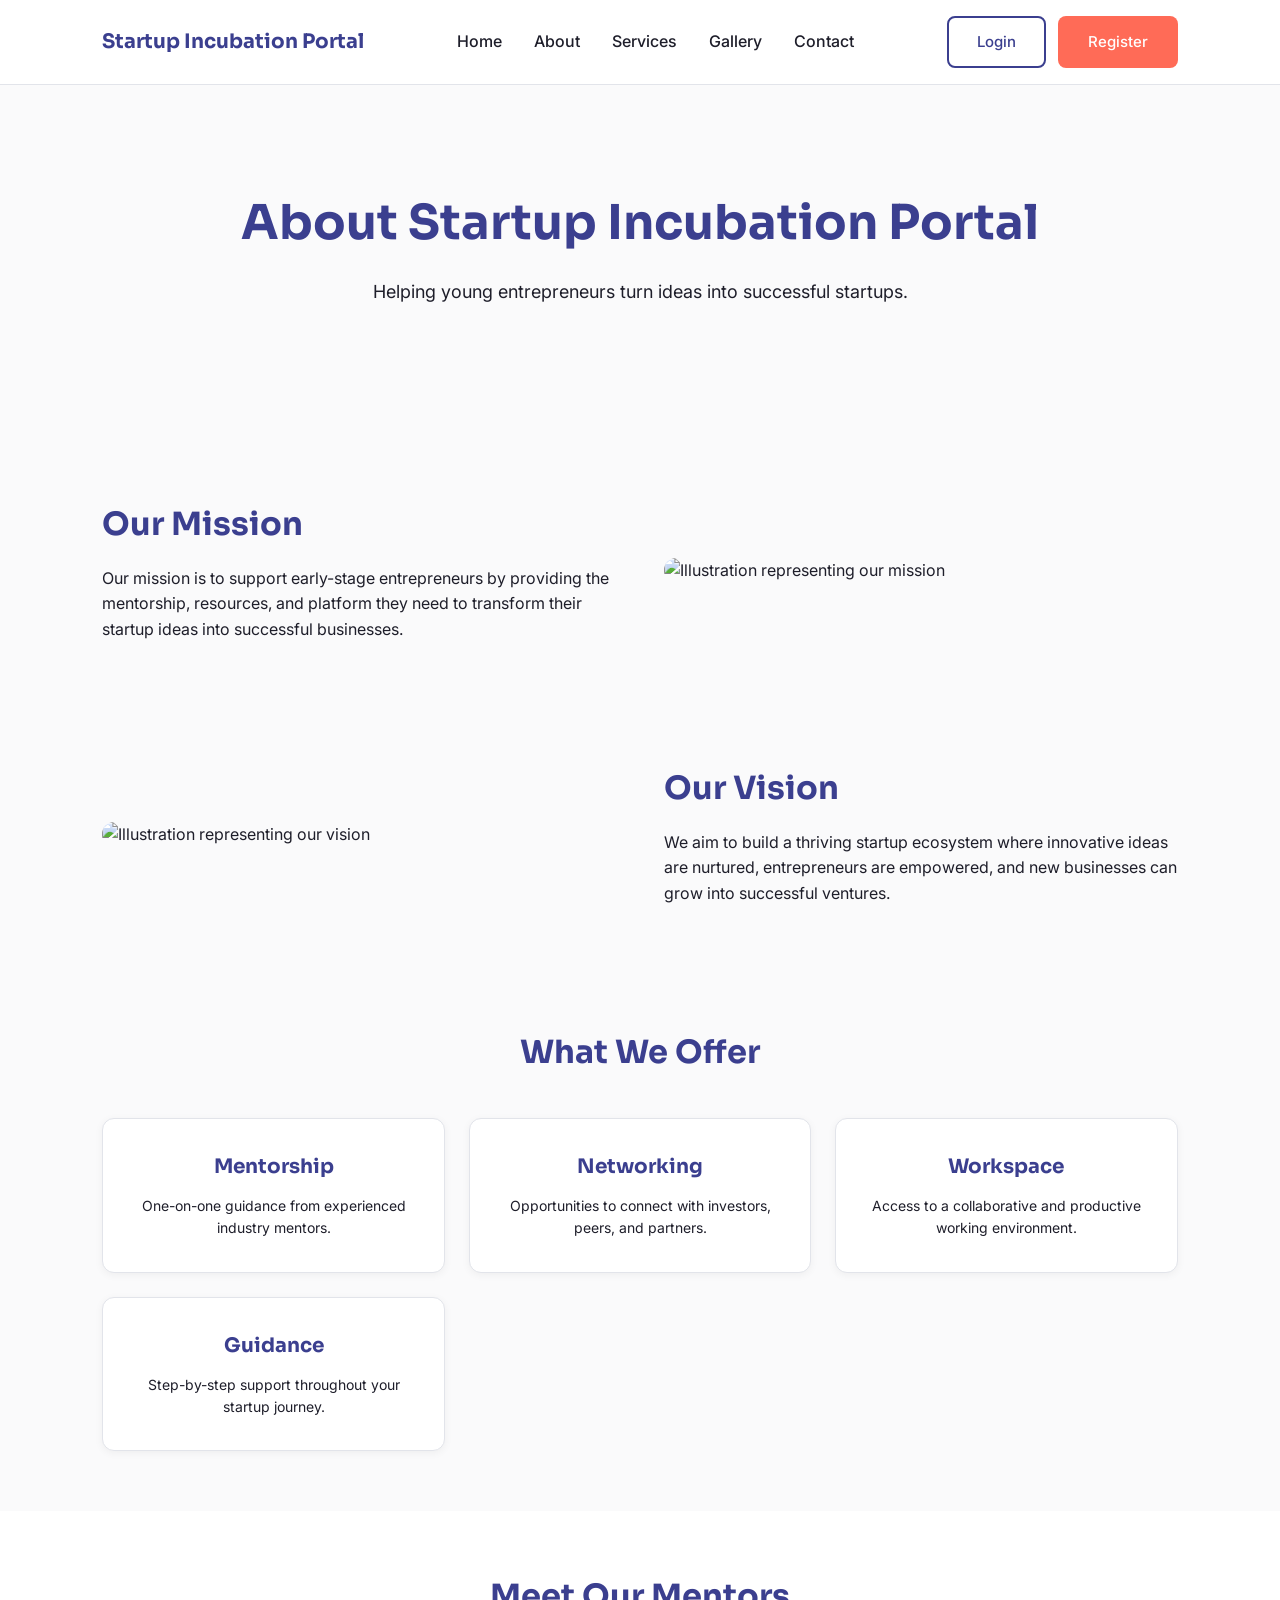
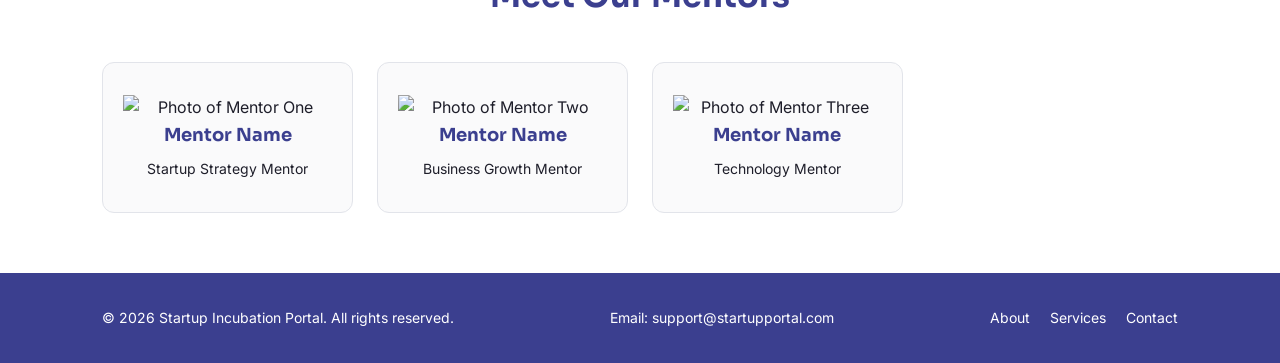
==== about.html @ 70169082 "Initial project upload" ====
<!DOCTYPE html>
<html lang="en">
<head>
    <meta charset="UTF-8">
    <meta name="viewport" content="width=device-width, initial-scale=1.0">
    <title>About Us - Startup Incubation Portal</title>

    <!-- Google Fonts: Sora for headings, Inter for body text -->
    <link rel="preconnect" href="https://fonts.googleapis.com">
    <link href="https://fonts.googleapis.com/css2?family=Sora:wght@400;600;700&family=Inter:wght@400;500&display=swap" rel="stylesheet">

    <!-- External CSS file -->
    <link rel="stylesheet" href="style.css">
</head>
<body>

    <!-- ===================== Navbar Section ===================== -->
    <header>
        <nav class="navbar">
            <div class="logo">Startup Incubation Portal</div>

            <ul class="nav-links">
                <li><a href="index.html">Home</a></li>
                <li><a href="about.html">About</a></li>
                <li><a href="services.html">Services</a></li>
                <li><a href="gallery.html">Gallery</a></li>
                <li><a href="contact.html">Contact</a></li>
            </ul>

            <div class="nav-buttons">
                <a href="login.html" class="btn btn-outline">Login</a>
                <a href="register.html" class="btn btn-primary">Register</a>
            </div>

            <!-- Hamburger icon for mobile view -->
            <div class="hamburger">
                <span></span>
                <span></span>
                <span></span>
            </div>
        </nav>
    </header>

    <main>

        <!-- ===================== Page Heading Section ===================== -->
        <section class="hero">
            <h1>About Startup Incubation Portal</h1>
            <p>Helping young entrepreneurs turn ideas into successful startups.</p>
        </section>

        <!-- ===================== Our Mission Section ===================== -->
        <section class="about-section">
            <div class="about-text">
                <h2>Our Mission</h2>
                <p>
                    Our mission is to support early-stage entrepreneurs by providing
                    the mentorship, resources, and platform they need to transform
                    their startup ideas into successful businesses.
                </p>
            </div>
            <div class="about-image">
                <img src="images/mission-illustration.png" alt="Illustration representing our mission">
            </div>
        </section>

        <!-- ===================== Our Vision Section ===================== -->
        <section class="about-section">
            <div class="about-image">
                <img src="images/vision-illustration.png" alt="Illustration representing our vision">
            </div>
            <div class="about-text">
                <h2>Our Vision</h2>
                <p>
                    We aim to build a thriving startup ecosystem where innovative
                    ideas are nurtured, entrepreneurs are empowered, and new businesses
                    can grow into successful ventures.
                </p>
            </div>
        </section>

        <!-- ===================== What We Offer Section ===================== -->
        <section class="services-section">
            <h2>What We Offer</h2>
            <div class="services-container">
                <div class="service-card">
                    <h3>Mentorship</h3>
                    <p>One-on-one guidance from experienced industry mentors.</p>
                </div>
                <div class="service-card">
                    <h3>Networking</h3>
                    <p>Opportunities to connect with investors, peers, and partners.</p>
                </div>
                <div class="service-card">
                    <h3>Workspace</h3>
                    <p>Access to a collaborative and productive working environment.</p>
                </div>
                <div class="service-card">
                    <h3>Guidance</h3>
                    <p>Step-by-step support throughout your startup journey.</p>
                </div>
            </div>
        </section>

        <!-- ===================== Team Section (Optional) ===================== -->
        <section class="how-it-works">
            <h2>Meet Our Mentors</h2>
            <div class="steps-container">
                <div class="step-card">
                    <img src="images/mentor-placeholder1.jpg" alt="Photo of Mentor One">
                    <h3>Mentor Name</h3>
                    <p>Startup Strategy Mentor</p>
                </div>
                <div class="step-card">
                    <img src="images/mentor-placeholder2.jpg" alt="Photo of Mentor Two">
                    <h3>Mentor Name</h3>
                    <p>Business Growth Mentor</p>
                </div>
                <div class="step-card">
                    <img src="images/mentor-placeholder3.jpg" alt="Photo of Mentor Three">
                    <h3>Mentor Name</h3>
                    <p>Technology Mentor</p>
                </div>
            </div>
        </section>

    </main>

    <!-- ===================== Footer Section ===================== -->
    <footer>
        <div class="footer-content">
            <p>&copy; 2026 Startup Incubation Portal. All rights reserved.</p>
            <p>Email: support@startupportal.com</p>
            <ul class="footer-links">
                <li><a href="about.html">About</a></li>
                <li><a href="services.html">Services</a></li>
                <li><a href="contact.html">Contact</a></li>
                
            </ul>
        </div>
    </footer>

    <!-- External JavaScript file -->
    <script src="script.js"></script>
</body>
</html>
---- style.css ----
/* ============================================================
   Google Fonts Import
   ============================================================ */
@import url('https://fonts.googleapis.com/css2?family=Sora:wght@400;600;700&family=Inter:wght@400;500&display=swap');

/* ============================================================
   CSS Variables (Color Theme)
   ============================================================ */
:root {
    --color-primary: #3B3F8F;
    --color-accent: #FF6B57;
    --color-background: #FAFAFB;
    --color-text: #1E1E2A;
    --color-border: #E2E4EA;
    --color-success: #22C55E;
    --color-warning: #F59E0B;
    --color-error: #EF4444;
}

/* ============================================================
   Reset & Base Styles
   ============================================================ */
* {
    margin: 0;
    padding: 0;
    box-sizing: border-box;
}

body {
    font-family: 'Inter', sans-serif;
    color: var(--color-text);
    background-color: var(--color-background);
    line-height: 1.6;
}

h1, h2, h3 {
    font-family: 'Sora', sans-serif;
    color: var(--color-primary);
}

a {
    text-decoration: none;
    color: inherit;
}

ul {
    list-style: none;
}

img {
    max-width: 100%;
    display: block;
}

section {
    padding: 60px 8%;
}

/* ============================================================
   Buttons
   ============================================================ */
.btn {
    display: inline-block;
    padding: 12px 28px;
    border-radius: 8px;
    font-weight: 500;
    font-size: 15px;
    cursor: pointer;
    transition: all 0.3s ease;
    border: 2px solid transparent;
}

.btn-primary {
    background-color: var(--color-accent);
    color: #ffffff;
}

.btn-primary:hover {
    background-color: #e85a47;
    transform: translateY(-2px);
    box-shadow: 0 4px 10px rgba(255, 107, 87, 0.3);
}

.btn-outline {
    background-color: transparent;
    color: var(--color-primary);
    border: 2px solid var(--color-primary);
}

.btn-outline:hover {
    background-color: var(--color-primary);
    color: #ffffff;
    transform: translateY(-2px);
}

/* ============================================================
   Navbar
   ============================================================ */
.navbar {
    display: flex;
    align-items: center;
    justify-content: space-between;
    padding: 16px 8%;
    background-color: #ffffff;
    border-bottom: 1px solid var(--color-border);
    position: sticky;
    top: 0;
    z-index: 100;
}

.logo {
    font-family: 'Sora', sans-serif;
    font-size: 20px;
    font-weight: 700;
    color: var(--color-primary);
}

.nav-links {
    display: flex;
    gap: 32px;
}

.nav-links a {
    font-weight: 500;
    color: var(--color-text);
    transition: color 0.3s ease;
    position: relative;
}

.nav-links a:hover {
    color: var(--color-primary);
}

.nav-links a::after {
    content: '';
    position: absolute;
    left: 0;
    bottom: -4px;
    width: 0%;
    height: 2px;
    background-color: var(--color-accent);
    transition: width 0.3s ease;
}

.nav-links a:hover::after {
    width: 100%;
}

.nav-buttons {
    display: flex;
    gap: 12px;
}

/* Hamburger menu icon (JavaScript will toggle visibility later) */
.hamburger {
    display: none;
    flex-direction: column;
    gap: 5px;
    cursor: pointer;
}

.hamburger span {
    width: 26px;
    height: 3px;
    background-color: var(--color-primary);
    border-radius: 2px;
}

/* ============================================================
   Hero Section
   ============================================================ */
.hero {
    text-align: center;
    padding: 100px 8%;
    background-color: var(--color-background);
}

.hero h1 {
    font-size: 48px;
    margin-bottom: 16px;
}

.hero p {
    font-size: 18px;
    color: var(--color-text);
    max-width: 600px;
    margin: 0 auto 32px auto;
}

.hero-buttons {
    display: flex;
    justify-content: center;
    gap: 16px;
}

/* ============================================================
   About Section
   ============================================================ */
.about-section {
    display: flex;
    align-items: center;
    gap: 48px;
}

.about-text {
    flex: 1;
}

.about-text h2 {
    margin-bottom: 16px;
    font-size: 32px;
}

.about-image {
    flex: 1;
}

.about-image img {
    border-radius: 12px;
}

/* ============================================================
   How It Works
   ============================================================ */
.how-it-works {
    text-align: center;
    background-color: #ffffff;
}

.how-it-works h2 {
    font-size: 32px;
    margin-bottom: 40px;
}

.steps-container {
    display: grid;
    grid-template-columns: repeat(4, 1fr);
    gap: 24px;
}

.step-card {
    background-color: var(--color-background);
    border: 1px solid var(--color-border);
    border-radius: 12px;
    padding: 32px 20px;
    transition: transform 0.3s ease, box-shadow 0.3s ease;
}

.step-card:hover {
    transform: translateY(-6px);
    box-shadow: 0 8px 20px rgba(59, 63, 143, 0.12);
}

.step-number {
    display: inline-flex;
    align-items: center;
    justify-content: center;
    width: 40px;
    height: 40px;
    background-color: var(--color-primary);
    color: #ffffff;
    border-radius: 50%;
    font-family: 'Sora', sans-serif;
    font-weight: 700;
    margin-bottom: 16px;
}

.step-card h3 {
    font-size: 18px;
    margin-bottom: 8px;
}

.step-card p {
    font-size: 14px;
    color: var(--color-text);
}

/* ============================================================
   Services
   ============================================================ */
.services-section {
    text-align: center;
}

.services-section h2 {
    font-size: 32px;
    margin-bottom: 40px;
}

.services-container {
    display: grid;
    grid-template-columns: repeat(3, 1fr);
    gap: 24px;
}

.service-card {
    background-color: #ffffff;
    border: 1px solid var(--color-border);
    border-radius: 12px;
    padding: 32px 24px;
    box-shadow: 0 2px 8px rgba(0, 0, 0, 0.05);
    transition: transform 0.3s ease, box-shadow 0.3s ease;
}

.service-card:hover {
    transform: translateY(-6px);
    box-shadow: 0 10px 24px rgba(0, 0, 0, 0.1);
}

.service-card h3 {
    font-size: 20px;
    margin-bottom: 12px;
}

.service-card p {
    font-size: 14px;
    color: var(--color-text);
}

/* ============================================================
   Gallery
   ============================================================ */
.gallery-section {
    text-align: center;
    background-color: #ffffff;
}

.gallery-section h2 {
    font-size: 32px;
    margin-bottom: 40px;
}

.gallery-container {
    display: grid;
    grid-template-columns: repeat(3, 1fr);
    gap: 16px;
}

.gallery-container img {
    width: 100%;
    height: 220px;
    object-fit: cover;
    border-radius: 10px;
    overflow: hidden;
    transition: transform 0.4s ease;
    cursor: pointer;
}

.gallery-container img:hover {
    transform: scale(1.08);
}

/* ============================================================
   Contact
   ============================================================ */
.contact-section {
    text-align: center;
}

.contact-section h2 {
    font-size: 32px;
    margin-bottom: 32px;
}

.contact-form {
    display: flex;
    flex-direction: column;
    max-width: 500px;
    margin: 0 auto;
    text-align: left;
    gap: 8px;
}

.contact-form label {
    font-weight: 500;
    font-size: 14px;
    margin-top: 12px;
}

.contact-form input,
.contact-form textarea {
    padding: 12px 14px;
    border: 1px solid var(--color-border);
    border-radius: 8px;
    font-family: 'Inter', sans-serif;
    font-size: 14px;
    color: var(--color-text);
    background-color: #ffffff;
    transition: border-color 0.3s ease, box-shadow 0.3s ease;
}

.contact-form input:focus,
.contact-form textarea:focus {
    outline: none;
    border-color: var(--color-primary);
    box-shadow: 0 0 0 3px rgba(59, 63, 143, 0.15);
}

.contact-form button {
    margin-top: 20px;
    align-self: flex-start;
    border: none;
}

/* ============================================================
   Footer
   ============================================================ */
footer {
    background-color: var(--color-primary);
    color: #ffffff;
    padding: 32px 8%;
}

.footer-content {
    display: flex;
    align-items: center;
    justify-content: space-between;
    flex-wrap: wrap;
    gap: 16px;
}

.footer-content p {
    font-size: 14px;
}

.footer-links {
    display: flex;
    gap: 20px;
}

.footer-links a {
    color: #ffffff;
    font-size: 14px;
    transition: color 0.3s ease;
}

.footer-links a:hover {
    color: var(--color-accent);
}

/* ============================================================
   Responsive Design
   ============================================================ */

/* Tablet View */
@media (max-width: 1024px) {
    .steps-container {
        grid-template-columns: repeat(2, 1fr);
    }

    .services-container {
        grid-template-columns: repeat(2, 1fr);
    }

    .gallery-container {
        grid-template-columns: repeat(2, 1fr);
    }
}

/* Mobile View */
@media (max-width: 768px) {
    .nav-links,
    .nav-buttons {
        display: none;
    }

    .hamburger {
        display: flex;
    }

    .about-section {
        flex-direction: column;
    }

    .hero h1 {
        font-size: 34px;
    }

    .hero p {
        font-size: 16px;
    }

    .steps-container,
    .services-container,
    .gallery-container {
        grid-template-columns: 1fr;
    }

    .footer-content {
        flex-direction: column;
        text-align: center;
    }
}
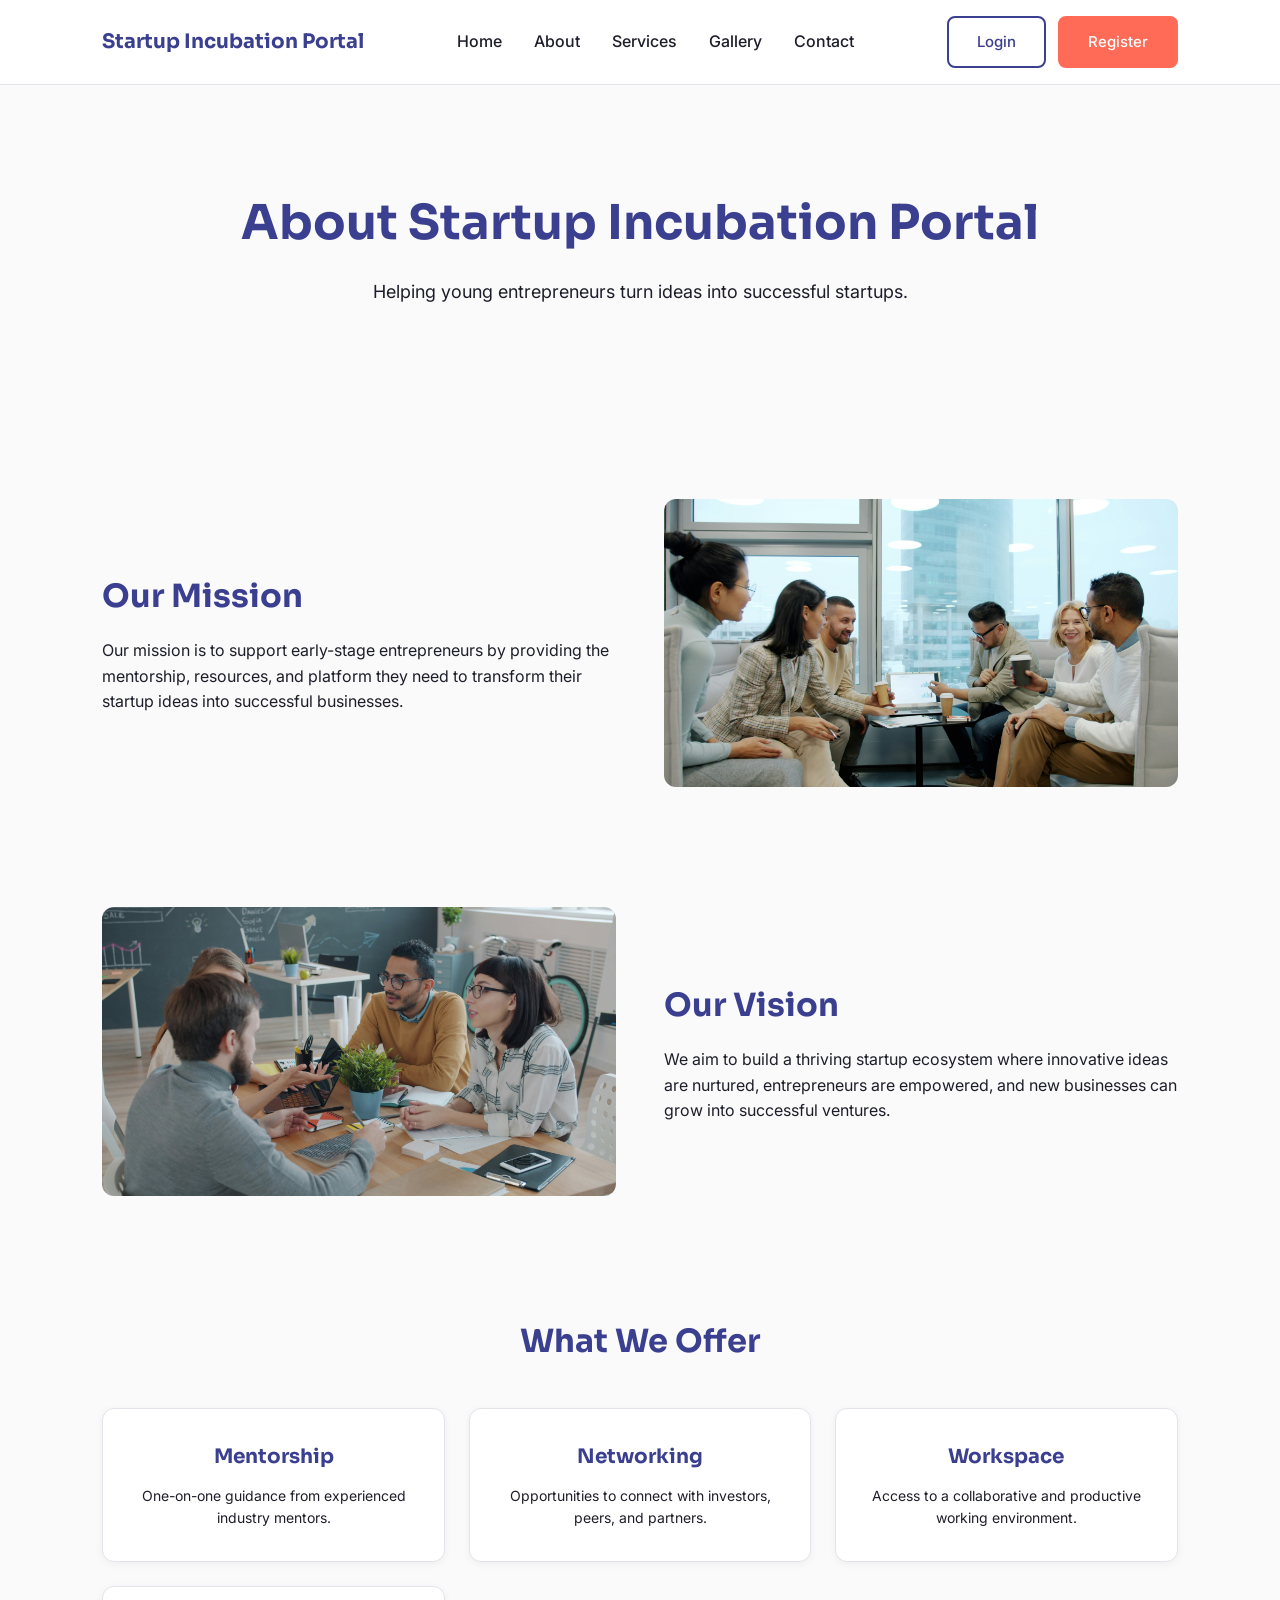
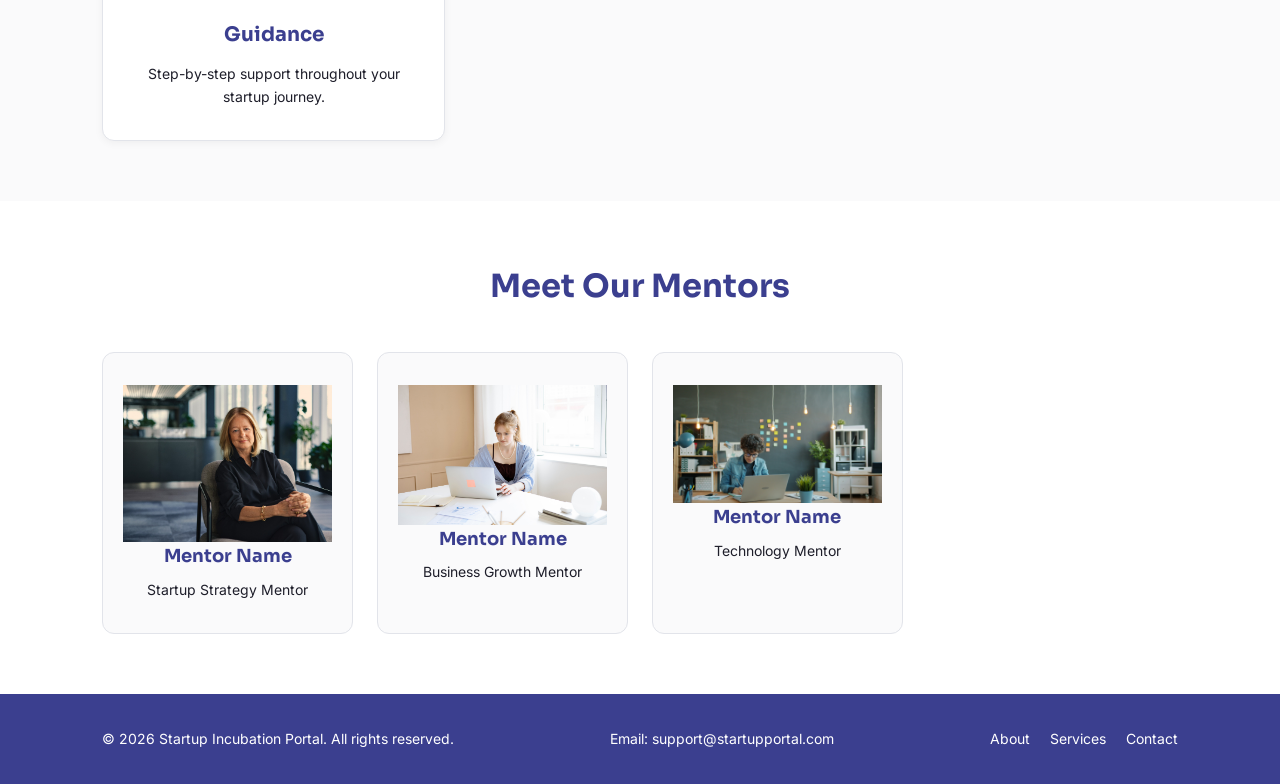
==== commit 1043a860: "Update startup incubation portal" ====
--- a/about.html
+++ b/about.html
@@ -60,14 +60,14 @@
                 </p>
             </div>
             <div class="about-image">
-                <img src="images/mission-illustration.png" alt="Illustration representing our mission">
+                <img src="images/mission-illustration.jpg" alt="Illustration representing our mission">
             </div>
         </section>
 
         <!-- ===================== Our Vision Section ===================== -->
         <section class="about-section">
             <div class="about-image">
-                <img src="images/vision-illustration.png" alt="Illustration representing our vision">
+                <img src="images/vision-illustration.jpg" alt="Illustration representing our vision">
             </div>
             <div class="about-text">
                 <h2>Our Vision</h2>
--- a/style.css
+++ b/style.css
@@ -1,493 +1,493 @@
-/* ============================================================
-   Google Fonts Import
-   ============================================================ */
-@import url('https://fonts.googleapis.com/css2?family=Sora:wght@400;600;700&family=Inter:wght@400;500&display=swap');
-
-/* ============================================================
-   CSS Variables (Color Theme)
-   ============================================================ */
-:root {
-    --color-primary: #3B3F8F;
-    --color-accent: #FF6B57;
-    --color-background: #FAFAFB;
-    --color-text: #1E1E2A;
-    --color-border: #E2E4EA;
-    --color-success: #22C55E;
-    --color-warning: #F59E0B;
-    --color-error: #EF4444;
-}
-
-/* ============================================================
-   Reset & Base Styles
-   ============================================================ */
-* {
-    margin: 0;
-    padding: 0;
-    box-sizing: border-box;
-}
-
-body {
-    font-family: 'Inter', sans-serif;
-    color: var(--color-text);
-    background-color: var(--color-background);
-    line-height: 1.6;
-}
-
-h1, h2, h3 {
-    font-family: 'Sora', sans-serif;
-    color: var(--color-primary);
-}
-
-a {
-    text-decoration: none;
-    color: inherit;
-}
-
-ul {
-    list-style: none;
-}
-
-img {
-    max-width: 100%;
-    display: block;
-}
-
-section {
-    padding: 60px 8%;
-}
-
-/* ============================================================
-   Buttons
-   ============================================================ */
-.btn {
-    display: inline-block;
-    padding: 12px 28px;
-    border-radius: 8px;
-    font-weight: 500;
-    font-size: 15px;
-    cursor: pointer;
-    transition: all 0.3s ease;
-    border: 2px solid transparent;
-}
-
-.btn-primary {
-    background-color: var(--color-accent);
-    color: #ffffff;
-}
-
-.btn-primary:hover {
-    background-color: #e85a47;
-    transform: translateY(-2px);
-    box-shadow: 0 4px 10px rgba(255, 107, 87, 0.3);
-}
-
-.btn-outline {
-    background-color: transparent;
-    color: var(--color-primary);
-    border: 2px solid var(--color-primary);
-}
-
-.btn-outline:hover {
-    background-color: var(--color-primary);
-    color: #ffffff;
-    transform: translateY(-2px);
-}
-
-/* ============================================================
-   Navbar
-   ============================================================ */
-.navbar {
-    display: flex;
-    align-items: center;
-    justify-content: space-between;
-    padding: 16px 8%;
-    background-color: #ffffff;
-    border-bottom: 1px solid var(--color-border);
-    position: sticky;
-    top: 0;
-    z-index: 100;
-}
-
-.logo {
-    font-family: 'Sora', sans-serif;
-    font-size: 20px;
-    font-weight: 700;
-    color: var(--color-primary);
-}
-
-.nav-links {
-    display: flex;
-    gap: 32px;
-}
-
-.nav-links a {
-    font-weight: 500;
-    color: var(--color-text);
-    transition: color 0.3s ease;
-    position: relative;
-}
-
-.nav-links a:hover {
-    color: var(--color-primary);
-}
-
-.nav-links a::after {
-    content: '';
-    position: absolute;
-    left: 0;
-    bottom: -4px;
-    width: 0%;
-    height: 2px;
-    background-color: var(--color-accent);
-    transition: width 0.3s ease;
-}
-
-.nav-links a:hover::after {
-    width: 100%;
-}
-
-.nav-buttons {
-    display: flex;
-    gap: 12px;
-}
-
-/* Hamburger menu icon (JavaScript will toggle visibility later) */
-.hamburger {
-    display: none;
-    flex-direction: column;
-    gap: 5px;
-    cursor: pointer;
-}
-
-.hamburger span {
-    width: 26px;
-    height: 3px;
-    background-color: var(--color-primary);
-    border-radius: 2px;
-}
-
-/* ============================================================
-   Hero Section
-   ============================================================ */
-.hero {
-    text-align: center;
-    padding: 100px 8%;
-    background-color: var(--color-background);
-}
-
-.hero h1 {
-    font-size: 48px;
-    margin-bottom: 16px;
-}
-
-.hero p {
-    font-size: 18px;
-    color: var(--color-text);
-    max-width: 600px;
-    margin: 0 auto 32px auto;
-}
-
-.hero-buttons {
-    display: flex;
-    justify-content: center;
-    gap: 16px;
-}
-
-/* ============================================================
-   About Section
-   ============================================================ */
-.about-section {
-    display: flex;
-    align-items: center;
-    gap: 48px;
-}
-
-.about-text {
-    flex: 1;
-}
-
-.about-text h2 {
-    margin-bottom: 16px;
-    font-size: 32px;
-}
-
-.about-image {
-    flex: 1;
-}
-
-.about-image img {
-    border-radius: 12px;
-}
-
-/* ============================================================
-   How It Works
-   ============================================================ */
-.how-it-works {
-    text-align: center;
-    background-color: #ffffff;
-}
-
-.how-it-works h2 {
-    font-size: 32px;
-    margin-bottom: 40px;
-}
-
-.steps-container {
-    display: grid;
-    grid-template-columns: repeat(4, 1fr);
-    gap: 24px;
-}
-
-.step-card {
-    background-color: var(--color-background);
-    border: 1px solid var(--color-border);
-    border-radius: 12px;
-    padding: 32px 20px;
-    transition: transform 0.3s ease, box-shadow 0.3s ease;
-}
-
-.step-card:hover {
-    transform: translateY(-6px);
-    box-shadow: 0 8px 20px rgba(59, 63, 143, 0.12);
-}
-
-.step-number {
-    display: inline-flex;
-    align-items: center;
-    justify-content: center;
-    width: 40px;
-    height: 40px;
-    background-color: var(--color-primary);
-    color: #ffffff;
-    border-radius: 50%;
-    font-family: 'Sora', sans-serif;
-    font-weight: 700;
-    margin-bottom: 16px;
-}
-
-.step-card h3 {
-    font-size: 18px;
-    margin-bottom: 8px;
-}
-
-.step-card p {
-    font-size: 14px;
-    color: var(--color-text);
-}
-
-/* ============================================================
-   Services
-   ============================================================ */
-.services-section {
-    text-align: center;
-}
-
-.services-section h2 {
-    font-size: 32px;
-    margin-bottom: 40px;
-}
-
-.services-container {
-    display: grid;
-    grid-template-columns: repeat(3, 1fr);
-    gap: 24px;
-}
-
-.service-card {
-    background-color: #ffffff;
-    border: 1px solid var(--color-border);
-    border-radius: 12px;
-    padding: 32px 24px;
-    box-shadow: 0 2px 8px rgba(0, 0, 0, 0.05);
-    transition: transform 0.3s ease, box-shadow 0.3s ease;
-}
-
-.service-card:hover {
-    transform: translateY(-6px);
-    box-shadow: 0 10px 24px rgba(0, 0, 0, 0.1);
-}
-
-.service-card h3 {
-    font-size: 20px;
-    margin-bottom: 12px;
-}
-
-.service-card p {
-    font-size: 14px;
-    color: var(--color-text);
-}
-
-/* ============================================================
-   Gallery
-   ============================================================ */
-.gallery-section {
-    text-align: center;
-    background-color: #ffffff;
-}
-
-.gallery-section h2 {
-    font-size: 32px;
-    margin-bottom: 40px;
-}
-
-.gallery-container {
-    display: grid;
-    grid-template-columns: repeat(3, 1fr);
-    gap: 16px;
-}
-
-.gallery-container img {
-    width: 100%;
-    height: 220px;
-    object-fit: cover;
-    border-radius: 10px;
-    overflow: hidden;
-    transition: transform 0.4s ease;
-    cursor: pointer;
-}
-
-.gallery-container img:hover {
-    transform: scale(1.08);
-}
-
-/* ============================================================
-   Contact
-   ============================================================ */
-.contact-section {
-    text-align: center;
-}
-
-.contact-section h2 {
-    font-size: 32px;
-    margin-bottom: 32px;
-}
-
-.contact-form {
-    display: flex;
-    flex-direction: column;
-    max-width: 500px;
-    margin: 0 auto;
-    text-align: left;
-    gap: 8px;
-}
-
-.contact-form label {
-    font-weight: 500;
-    font-size: 14px;
-    margin-top: 12px;
-}
-
-.contact-form input,
-.contact-form textarea {
-    padding: 12px 14px;
-    border: 1px solid var(--color-border);
-    border-radius: 8px;
-    font-family: 'Inter', sans-serif;
-    font-size: 14px;
-    color: var(--color-text);
-    background-color: #ffffff;
-    transition: border-color 0.3s ease, box-shadow 0.3s ease;
-}
-
-.contact-form input:focus,
-.contact-form textarea:focus {
-    outline: none;
-    border-color: var(--color-primary);
-    box-shadow: 0 0 0 3px rgba(59, 63, 143, 0.15);
-}
-
-.contact-form button {
-    margin-top: 20px;
-    align-self: flex-start;
-    border: none;
-}
-
-/* ============================================================
-   Footer
-   ============================================================ */
-footer {
-    background-color: var(--color-primary);
-    color: #ffffff;
-    padding: 32px 8%;
-}
-
-.footer-content {
-    display: flex;
-    align-items: center;
-    justify-content: space-between;
-    flex-wrap: wrap;
-    gap: 16px;
-}
-
-.footer-content p {
-    font-size: 14px;
-}
-
-.footer-links {
-    display: flex;
-    gap: 20px;
-}
-
-.footer-links a {
-    color: #ffffff;
-    font-size: 14px;
-    transition: color 0.3s ease;
-}
-
-.footer-links a:hover {
-    color: var(--color-accent);
-}
-
-/* ============================================================
-   Responsive Design
-   ============================================================ */
-
-/* Tablet View */
-@media (max-width: 1024px) {
-    .steps-container {
-        grid-template-columns: repeat(2, 1fr);
-    }
-
-    .services-container {
-        grid-template-columns: repeat(2, 1fr);
-    }
-
-    .gallery-container {
-        grid-template-columns: repeat(2, 1fr);
-    }
-}
-
-/* Mobile View */
-@media (max-width: 768px) {
-    .nav-links,
-    .nav-buttons {
-        display: none;
-    }
-
-    .hamburger {
-        display: flex;
-    }
-
-    .about-section {
-        flex-direction: column;
-    }
-
-    .hero h1 {
-        font-size: 34px;
-    }
-
-    .hero p {
-        font-size: 16px;
-    }
-
-    .steps-container,
-    .services-container,
-    .gallery-container {
-        grid-template-columns: 1fr;
-    }
-
-    .footer-content {
-        flex-direction: column;
-        text-align: center;
-    }
+/* ============================================================
+   Google Fonts Import
+   ============================================================ */
+@import url('https://fonts.googleapis.com/css2?family=Sora:wght@400;600;700&family=Inter:wght@400;500&display=swap');
+
+/* ============================================================
+   CSS Variables (Color Theme)
+   ============================================================ */
+:root {
+    --color-primary: #3B3F8F;
+    --color-accent: #FF6B57;
+    --color-background: #FAFAFB;
+    --color-text: #1E1E2A;
+    --color-border: #E2E4EA;
+    --color-success: #22C55E;
+    --color-warning: #F59E0B;
+    --color-error: #EF4444;
+}
+
+/* ============================================================
+   Reset & Base Styles
+   ============================================================ */
+* {
+    margin: 0;
+    padding: 0;
+    box-sizing: border-box;
+}
+
+body {
+    font-family: 'Inter', sans-serif;
+    color: var(--color-text);
+    background-color: var(--color-background);
+    line-height: 1.6;
+}
+
+h1, h2, h3 {
+    font-family: 'Sora', sans-serif;
+    color: var(--color-primary);
+}
+
+a {
+    text-decoration: none;
+    color: inherit;
+}
+
+ul {
+    list-style: none;
+}
+
+img {
+    max-width: 100%;
+    display: block;
+}
+
+section {
+    padding: 60px 8%;
+}
+
+/* ============================================================
+   Buttons
+   ============================================================ */
+.btn {
+    display: inline-block;
+    padding: 12px 28px;
+    border-radius: 8px;
+    font-weight: 500;
+    font-size: 15px;
+    cursor: pointer;
+    transition: all 0.3s ease;
+    border: 2px solid transparent;
+}
+
+.btn-primary {
+    background-color: var(--color-accent);
+    color: #ffffff;
+}
+
+.btn-primary:hover {
+    background-color: #e85a47;
+    transform: translateY(-2px);
+    box-shadow: 0 4px 10px rgba(255, 107, 87, 0.3);
+}
+
+.btn-outline {
+    background-color: transparent;
+    color: var(--color-primary);
+    border: 2px solid var(--color-primary);
+}
+
+.btn-outline:hover {
+    background-color: var(--color-primary);
+    color: #ffffff;
+    transform: translateY(-2px);
+}
+
+/* ============================================================
+   Navbar
+   ============================================================ */
+.navbar {
+    display: flex;
+    align-items: center;
+    justify-content: space-between;
+    padding: 16px 8%;
+    background-color: #ffffff;
+    border-bottom: 1px solid var(--color-border);
+    position: sticky;
+    top: 0;
+    z-index: 100;
+}
+
+.logo {
+    font-family: 'Sora', sans-serif;
+    font-size: 20px;
+    font-weight: 700;
+    color: var(--color-primary);
+}
+
+.nav-links {
+    display: flex;
+    gap: 32px;
+}
+
+.nav-links a {
+    font-weight: 500;
+    color: var(--color-text);
+    transition: color 0.3s ease;
+    position: relative;
+}
+
+.nav-links a:hover {
+    color: var(--color-primary);
+}
+
+.nav-links a::after {
+    content: '';
+    position: absolute;
+    left: 0;
+    bottom: -4px;
+    width: 0%;
+    height: 2px;
+    background-color: var(--color-accent);
+    transition: width 0.3s ease;
+}
+
+.nav-links a:hover::after {
+    width: 100%;
+}
+
+.nav-buttons {
+    display: flex;
+    gap: 12px;
+}
+
+/* Hamburger menu icon (JavaScript will toggle visibility later) */
+.hamburger {
+    display: none;
+    flex-direction: column;
+    gap: 5px;
+    cursor: pointer;
+}
+
+.hamburger span {
+    width: 26px;
+    height: 3px;
+    background-color: var(--color-primary);
+    border-radius: 2px;
+}
+
+/* ============================================================
+   Hero Section
+   ============================================================ */
+.hero {
+    text-align: center;
+    padding: 100px 8%;
+    background-color: var(--color-background);
+}
+
+.hero h1 {
+    font-size: 48px;
+    margin-bottom: 16px;
+}
+
+.hero p {
+    font-size: 18px;
+    color: var(--color-text);
+    max-width: 600px;
+    margin: 0 auto 32px auto;
+}
+
+.hero-buttons {
+    display: flex;
+    justify-content: center;
+    gap: 16px;
+}
+
+/* ============================================================
+   About Section
+   ============================================================ */
+.about-section {
+    display: flex;
+    align-items: center;
+    gap: 48px;
+}
+
+.about-text {
+    flex: 1;
+}
+
+.about-text h2 {
+    margin-bottom: 16px;
+    font-size: 32px;
+}
+
+.about-image {
+    flex: 1;
+}
+
+.about-image img {
+    border-radius: 12px;
+}
+
+/* ============================================================
+   How It Works
+   ============================================================ */
+.how-it-works {
+    text-align: center;
+    background-color: #ffffff;
+}
+
+.how-it-works h2 {
+    font-size: 32px;
+    margin-bottom: 40px;
+}
+
+.steps-container {
+    display: grid;
+    grid-template-columns: repeat(4, 1fr);
+    gap: 24px;
+}
+
+.step-card {
+    background-color: var(--color-background);
+    border: 1px solid var(--color-border);
+    border-radius: 12px;
+    padding: 32px 20px;
+    transition: transform 0.3s ease, box-shadow 0.3s ease;
+}
+
+.step-card:hover {
+    transform: translateY(-6px);
+    box-shadow: 0 8px 20px rgba(59, 63, 143, 0.12);
+}
+
+.step-number {
+    display: inline-flex;
+    align-items: center;
+    justify-content: center;
+    width: 40px;
+    height: 40px;
+    background-color: var(--color-primary);
+    color: #ffffff;
+    border-radius: 50%;
+    font-family: 'Sora', sans-serif;
+    font-weight: 700;
+    margin-bottom: 16px;
+}
+
+.step-card h3 {
+    font-size: 18px;
+    margin-bottom: 8px;
+}
+
+.step-card p {
+    font-size: 14px;
+    color: var(--color-text);
+}
+
+/* ============================================================
+   Services
+   ============================================================ */
+.services-section {
+    text-align: center;
+}
+
+.services-section h2 {
+    font-size: 32px;
+    margin-bottom: 40px;
+}
+
+.services-container {
+    display: grid;
+    grid-template-columns: repeat(3, 1fr);
+    gap: 24px;
+}
+
+.service-card {
+    background-color: #ffffff;
+    border: 1px solid var(--color-border);
+    border-radius: 12px;
+    padding: 32px 24px;
+    box-shadow: 0 2px 8px rgba(0, 0, 0, 0.05);
+    transition: transform 0.3s ease, box-shadow 0.3s ease;
+}
+
+.service-card:hover {
+    transform: translateY(-6px);
+    box-shadow: 0 10px 24px rgba(0, 0, 0, 0.1);
+}
+
+.service-card h3 {
+    font-size: 20px;
+    margin-bottom: 12px;
+}
+
+.service-card p {
+    font-size: 14px;
+    color: var(--color-text);
+}
+
+/* ============================================================
+   Gallery
+   ============================================================ */
+.gallery-section {
+    text-align: center;
+    background-color: #ffffff;
+}
+
+.gallery-section h2 {
+    font-size: 32px;
+    margin-bottom: 40px;
+}
+
+.gallery-container {
+    display: grid;
+    grid-template-columns: repeat(3, 1fr);
+    gap: 16px;
+}
+
+.gallery-container img {
+    width: 100%;
+    height: 220px;
+    object-fit: cover;
+    border-radius: 10px;
+    overflow: hidden;
+    transition: transform 0.4s ease;
+    cursor: pointer;
+}
+
+.gallery-container img:hover {
+    transform: scale(1.08);
+}
+
+/* ============================================================
+   Contact
+   ============================================================ */
+.contact-section {
+    text-align: center;
+}
+
+.contact-section h2 {
+    font-size: 32px;
+    margin-bottom: 32px;
+}
+
+.contact-form {
+    display: flex;
+    flex-direction: column;
+    max-width: 500px;
+    margin: 0 auto;
+    text-align: left;
+    gap: 8px;
+}
+
+.contact-form label {
+    font-weight: 500;
+    font-size: 14px;
+    margin-top: 12px;
+}
+
+.contact-form input,
+.contact-form textarea {
+    padding: 12px 14px;
+    border: 1px solid var(--color-border);
+    border-radius: 8px;
+    font-family: 'Inter', sans-serif;
+    font-size: 14px;
+    color: var(--color-text);
+    background-color: #ffffff;
+    transition: border-color 0.3s ease, box-shadow 0.3s ease;
+}
+
+.contact-form input:focus,
+.contact-form textarea:focus {
+    outline: none;
+    border-color: var(--color-primary);
+    box-shadow: 0 0 0 3px rgba(59, 63, 143, 0.15);
+}
+
+.contact-form button {
+    margin-top: 20px;
+    align-self: flex-start;
+    border: none;
+}
+
+/* ============================================================
+   Footer
+   ============================================================ */
+footer {
+    background-color: var(--color-primary);
+    color: #ffffff;
+    padding: 32px 8%;
+}
+
+.footer-content {
+    display: flex;
+    align-items: center;
+    justify-content: space-between;
+    flex-wrap: wrap;
+    gap: 16px;
+}
+
+.footer-content p {
+    font-size: 14px;
+}
+
+.footer-links {
+    display: flex;
+    gap: 20px;
+}
+
+.footer-links a {
+    color: #ffffff;
+    font-size: 14px;
+    transition: color 0.3s ease;
+}
+
+.footer-links a:hover {
+    color: var(--color-accent);
+}
+
+/* ============================================================
+   Responsive Design
+   ============================================================ */
+
+/* Tablet View */
+@media (max-width: 1024px) {
+    .steps-container {
+        grid-template-columns: repeat(2, 1fr);
+    }
+
+    .services-container {
+        grid-template-columns: repeat(2, 1fr);
+    }
+
+    .gallery-container {
+        grid-template-columns: repeat(2, 1fr);
+    }
+}
+
+/* Mobile View */
+@media (max-width: 768px) {
+    .nav-links,
+    .nav-buttons {
+        display: none;
+    }
+
+    .hamburger {
+        display: flex;
+    }
+
+    .about-section {
+        flex-direction: column;
+    }
+
+    .hero h1 {
+        font-size: 34px;
+    }
+
+    .hero p {
+        font-size: 16px;
+    }
+
+    .steps-container,
+    .services-container,
+    .gallery-container {
+        grid-template-columns: 1fr;
+    }
+
+    .footer-content {
+        flex-direction: column;
+        text-align: center;
+    }
 }
